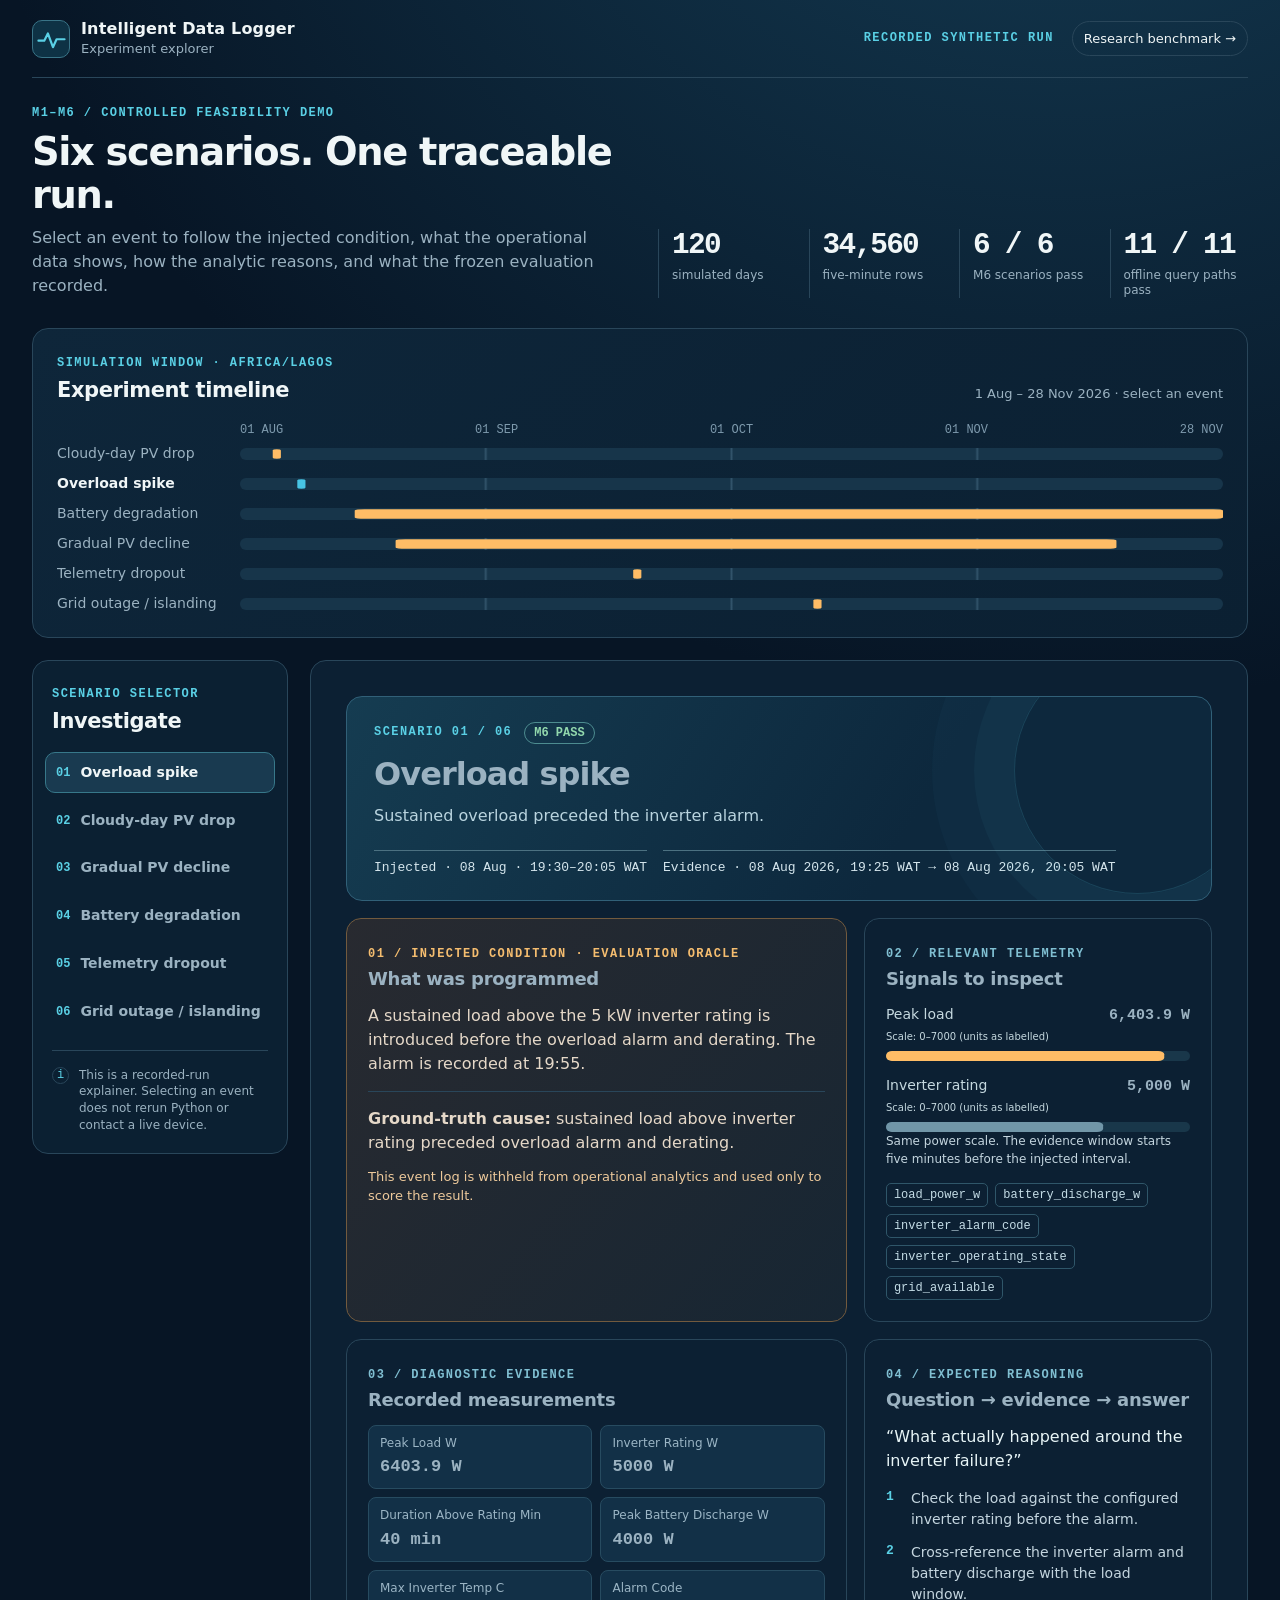
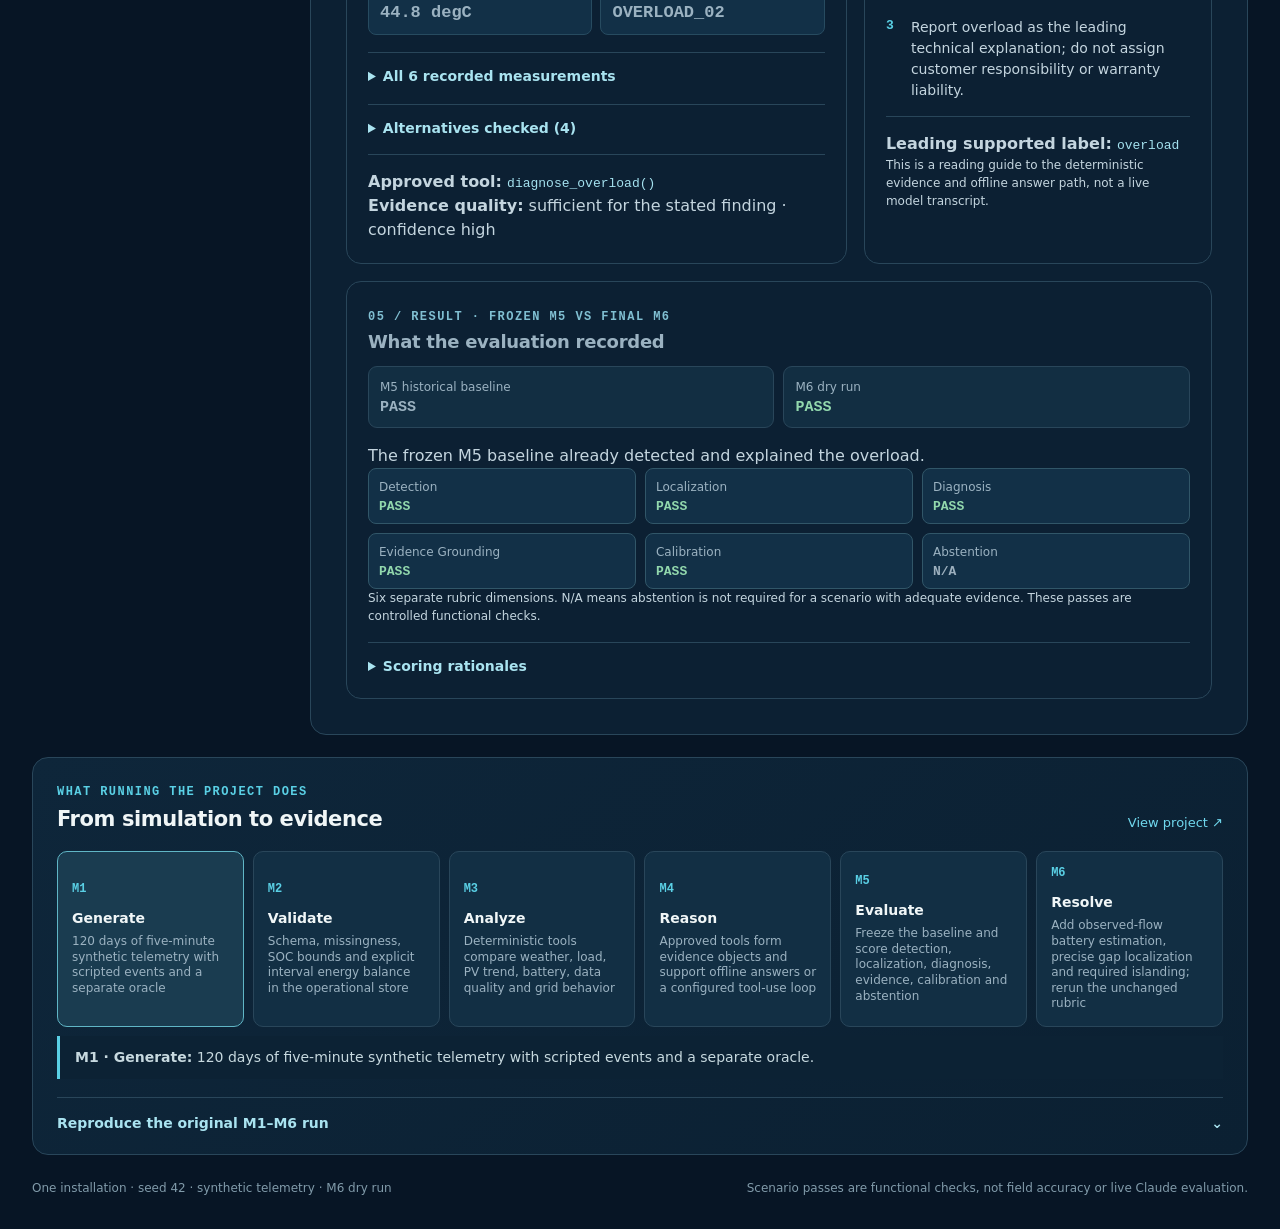
==== src/interface/static/explorer/index.html @ adb97546 "Publish verified experiment explorer and submission manuscript with live pilot evidence" ====
<!doctype html>
<html lang="en">
<head>
  <meta charset="utf-8">
  <meta name="viewport" content="width=device-width, initial-scale=1">
  <meta name="theme-color" content="#071525">
  <meta name="description" content="An interactive explorer of the six recorded synthetic solar Intelligent Data Logger scenarios and their M1–M6 evidence.">
  <title>Intelligent Data Logger · Experiment Explorer</title>
  <link rel="icon" type="image/svg+xml" href="data:image/svg+xml,%3Csvg xmlns='http://www.w3.org/2000/svg' viewBox='0 0 64 64'%3E%3Crect width='64' height='64' rx='14' fill='%23071525'/%3E%3Cpath d='M7 36h12l7-15 9 25 7-13h15' fill='none' stroke='%2347c5e5' stroke-width='5' stroke-linecap='round' stroke-linejoin='round'/%3E%3C/svg%3E">
  <link rel="stylesheet" href="./styles.css">
  <script src="./app.js" defer></script>
</head>
<body>
<a class="skip-link" href="#detail-content">Skip to scenario evidence</a>
  <div class="app-shell">
    <header class="masthead">
      <div class="brand"><span class="brand-mark" aria-hidden="true"><svg viewBox="0 0 40 40"><path d="M2 23h8l5-10 7 19 5-11h11"/></svg></span><span><strong>Intelligent Data Logger</strong><small>Experiment explorer</small></span></div>
      <div class="masthead-right"><span class="mode">RECORDED SYNTHETIC RUN</span><a class="private-badge" href="./research.html">Research benchmark →</a></div>
    </header>

    <main>
      <section class="overview" aria-label="Experiment snapshot">
        <div class="overview-lead">
          <div class="eyebrow">M1–M6 / CONTROLLED FEASIBILITY DEMO</div>
          <h1>Six scenarios. One traceable run.</h1>
          <p>Select an event to follow the injected condition, what the operational data shows, how the analytic reasons, and what the frozen evaluation recorded.</p>
        </div>
        <div class="stats" aria-label="Recorded run summary">
          <div><strong>120</strong><span>simulated days</span></div>
          <div><strong>34,560</strong><span>five-minute rows</span></div>
          <div><strong>6 / 6</strong><span>M6 scenarios pass</span></div>
          <div><strong>11 / 11</strong><span>offline query paths pass</span></div>
        </div>
      </section>

      <section class="timeline-section" aria-labelledby="timeline-title">
        <div class="section-heading"><div><span class="eyebrow">SIMULATION WINDOW · AFRICA/LAGOS</span><h2 id="timeline-title">Experiment timeline</h2></div><span class="section-note">1 Aug – 28 Nov 2026 · select an event</span></div>
        <div class="timeline-key"><span>01 AUG</span><span>01 SEP</span><span>01 OCT</span><span>01 NOV</span><span>28 NOV</span></div>
        <div id="timeline" class="timeline" aria-label="Injected scenario timeline"></div>
      </section>

      <div class="workspace">
        <aside class="scenario-rail" aria-labelledby="scenario-heading">
          <div class="rail-head"><span class="eyebrow">SCENARIO SELECTOR</span><h2 id="scenario-heading">Investigate</h2></div>
          <div id="scenario-list" class="scenario-list" role="group" aria-label="Select scenario"></div>
          <div class="rail-foot"><span class="mini-icon">i</span><span>This is a recorded-run explainer. Selecting an event does not rerun Python or contact a live device.</span></div>
        </aside>

        <article class="detail" aria-live="polite" aria-atomic="false">
          <div id="detail-content" class="loading">Loading the recorded experiment…</div>
        </article>
      </div>

      <section class="runbook" aria-labelledby="runbook-title">
        <div class="section-heading"><div><span class="eyebrow">WHAT RUNNING THE PROJECT DOES</span><h2 id="runbook-title">From simulation to evidence</h2></div><a class="source-link" href="https://github.com/Engr-Daniel/intelligent-data-logger-demo/tree/research/nasef2026-synthetic-benchmark" target="_blank" rel="noopener noreferrer">View project ↗</a></div>
        <div class="workflow" id="workflow"></div>
        <details class="commands"><summary>Reproduce the original M1–M6 run <span aria-hidden="true">⌄</span></summary><div class="commands-body"><p>From the project checkout, install its development requirements, then run the archived offline experiment and regression suite.</p><pre><code>pip install -r requirements-dev.txt
python scripts/run_experiment.py
python -m pytest -q</code></pre><p>The run writes a new timestamped folder under <code>reports/runs/</code> with validation, M5/M6 scoring, eleven offline answers and provenance. The recorded run shown here is <code>20260921T055826825005Z</code>. No API key is required for the offline path.</p></div></details>
      </section>
      <footer><span>One installation · seed 42 · synthetic telemetry · M6 dry run</span><span>Scenario passes are functional checks, not field accuracy or live Claude evaluation.</span></footer>
    </main>
  </div>
</body>
</html>
---- src/interface/static/explorer/styles.css ----
:root{color-scheme:dark;--bg:#071525;--panel:#0c2033;--panel2:#102b40;--stroke:#29465a;--text:#f0f6f7;--muted:#9bb2c1;--cyan:#5ad0e5;--amber:#f5bd6f;--green:#92d8ad;--red:#ee9b90;--mono:ui-monospace,SFMono-Regular,Consolas,Liberation Mono,monospace;--sans:Inter,ui-sans-serif,system-ui,-apple-system,BlinkMacSystemFont,"Segoe UI",sans-serif}
*{box-sizing:border-box}html{scroll-behavior:smooth}body{margin:0;background:radial-gradient(circle at 83% -15%,#16415a 0,transparent 33%),var(--bg);color:var(--text);font:16px/1.5 var(--sans)}button{font:inherit}a{color:var(--cyan)}.app-shell{max-width:1560px;margin:auto;padding:0 32px}.masthead{height:78px;display:flex;align-items:center;justify-content:space-between;border-bottom:1px solid var(--stroke);gap:20px}.brand{display:flex;align-items:center;gap:11px;line-height:1.15}.brand strong{display:block;font-size:16px;letter-spacing:.01em}.brand small{display:block;color:var(--muted);font-size:13px;margin-top:4px}.brand-mark{width:38px;height:38px;border:1px solid #397487;background:#0e3245;border-radius:10px;display:grid;place-items:center}.brand-mark svg{width:29px;fill:none;stroke:var(--cyan);stroke-width:3;stroke-linecap:round;stroke-linejoin:round}.masthead-right{display:flex;gap:18px;align-items:center}.mode,.eyebrow{font:700 12px/1.2 var(--mono);letter-spacing:.12em;color:var(--cyan)}.private-badge{font-size:13px;color:var(--muted);border:1px solid var(--stroke);border-radius:99px;padding:7px 11px;white-space:nowrap}.private-badge span{color:var(--green);font-size:10px;margin-right:6px}.overview{display:flex;align-items:end;justify-content:space-between;gap:32px;padding:28px 0 30px}.overview-lead{max-width:650px}.overview h1{font-size:clamp(27px,3vw,42px);line-height:1.12;letter-spacing:-.035em;margin:10px 0}.overview p{color:var(--muted);margin:0;max-width:620px}.stats{display:grid;grid-template-columns:repeat(4,minmax(92px,1fr));gap:12px;min-width:min(100%,530px)}.stats>div{border-left:1px solid var(--stroke);padding-left:13px}.stats strong{display:block;font:700 clamp(22px,2.3vw,33px)/1.1 var(--mono);letter-spacing:-.06em}.stats span{display:block;color:var(--muted);font-size:12px;margin-top:7px;line-height:1.25}.timeline-section,.runbook{background:linear-gradient(140deg,#0e263a,#0b2032);border:1px solid var(--stroke);border-radius:16px;padding:20px 24px}.section-heading{display:flex;align-items:end;justify-content:space-between;gap:16px}.section-heading h2,.rail-head h2{margin:5px 0 0;font-size:21px;letter-spacing:-.02em;line-height:1.2}.section-note{color:var(--muted);font-size:13px}.timeline-key{display:flex;justify-content:space-between;margin:19px 0 4px;padding-left:183px;color:#7e9aad;font:11px var(--mono)}.timeline{display:grid;gap:4px}.timeline-row{display:grid;grid-template-columns:172px 1fr;align-items:center;gap:11px;min-height:22px;background:none;border:0;color:var(--muted);padding:0;text-align:left;cursor:pointer}.timeline-row:hover,.timeline-row:focus-visible{color:var(--text)}.timeline-row:focus-visible,.scenario-button:focus-visible,.workflow-step:focus-visible,summary:focus-visible{outline:2px solid var(--cyan);outline-offset:2px}.timeline-label{font-size:12px;white-space:nowrap;overflow:hidden;text-overflow:ellipsis}.track{position:relative;height:12px;border-radius:99px;background:#17354a;background-image:linear-gradient(90deg,transparent 24.8%,#31536a 25%,transparent 25.2%,transparent 49.8%,#31536a 50%,transparent 50.2%,transparent 74.8%,#31536a 75%,transparent 75.2%)}.event-bar{position:absolute;height:9px;top:1.5px;min-width:9px;border-radius:99px;background:var(--amber);box-shadow:0 0 0 2px #0b2032}.timeline-row.selected .event-bar{background:var(--cyan);box-shadow:0 0 0 2px #0b2032,0 0 0 4px #5ad0e599}.timeline-row.selected .timeline-label{color:var(--text);font-weight:700}.workspace{display:grid;grid-template-columns:256px minmax(0,1fr);gap:22px;margin-top:22px}.scenario-rail{align-self:start;position:sticky;top:18px;background:#0b2032;border:1px solid var(--stroke);border-radius:16px;padding:19px}.scenario-list{display:grid;gap:7px;margin:18px -7px}.scenario-button{display:flex;gap:10px;align-items:center;text-align:left;width:100%;border:1px solid transparent;border-radius:10px;background:transparent;color:var(--muted);padding:11px 10px;cursor:pointer;line-height:1.2}.scenario-button:hover{background:#153246;color:var(--text)}.scenario-button.selected{background:#193a50;border-color:#37788a;color:var(--text)}.number{font:700 12px var(--mono);color:var(--cyan);align-self:flex-start;margin-top:2px}.scenario-button span:last-child{font-size:14px;font-weight:600}.rail-foot{border-top:1px solid var(--stroke);padding-top:16px;display:flex;gap:10px;color:var(--muted);font-size:12px;line-height:1.4}.mini-icon{width:17px;height:17px;flex:none;text-align:center;border:1px solid var(--stroke);border-radius:50%;font:12px var(--mono);color:var(--cyan)}.detail{min-width:0}.loading,.error{padding:35px;background:var(--panel);border:1px solid var(--stroke);border-radius:16px;color:var(--muted)}.detail-header{background:linear-gradient(120deg,#153c51 0,#0d283d 65%);border:1px solid #316078;border-radius:16px;padding:25px 27px;position:relative;overflow:hidden}.detail-header:after{content:"";position:absolute;right:-50px;top:-50px;width:245px;height:245px;border:1px solid #5ad0e52a;border-radius:50%;box-shadow:0 0 0 40px #5ad0e50b,0 0 0 82px #5ad0e506;pointer-events:none}.detail-topline{display:flex;gap:12px;align-items:center;flex-wrap:wrap}.pill{border:1px solid #4d8c90;border-radius:99px;padding:3px 9px;color:var(--green);font:700 12px var(--mono)}.detail h2{font-size:clamp(25px,2.5vw,34px);letter-spacing:-.03em;line-height:1.15;margin:12px 0}.detail-header p{max-width:760px;margin:0;color:#b9d4df}.detail-window{display:flex;gap:16px;flex-wrap:wrap;margin-top:22px;color:#d5e6ed;font:13px var(--mono)}.detail-window span{border-top:1px solid #4c7181;padding-top:9px}.detail-grid{display:grid;grid-template-columns:minmax(0,1.18fr) minmax(290px,.82fr);gap:17px;margin-top:17px}.panel{background:var(--panel);border:1px solid var(--stroke);border-radius:15px;padding:21px;min-width:0}.panel h3{font-size:18px;line-height:1.2;margin:4px 0 14px;letter-spacing:-.015em}.panel h4{font-size:14px;margin:18px 0 8px;color:#c9dbe4}.panel p{margin:0;color:#c4d5df}.panel .eyebrow{color:#80bfd2}.oracle{border-color:#725a3e;background:linear-gradient(130deg,#282a30,#172633)}.oracle .eyebrow{color:var(--amber)}.oracle p{color:#e5d8c8}.truth-fields{display:flex;gap:6px;flex-wrap:wrap;margin-top:14px}.truth-fields span{font:12px var(--mono);padding:5px 7px;border:1px solid #73583a;color:#f1c986;border-radius:5px}.metric-list{display:grid;gap:14px}.metric-row .metric-head{display:flex;justify-content:space-between;gap:8px;align-items:baseline;font-size:14px}.metric-row strong{font:700 15px var(--mono);white-space:nowrap}.metric-row span{color:#c5d8df}.meter{height:10px;background:#19374a;border-radius:99px;margin-top:7px;overflow:hidden}.meter-fill{height:100%;background:var(--cyan);border-radius:99px}.metric-row.secondary .meter-fill{background:#6d90a4}.metric-row.amber .meter-fill{background:var(--amber)}.metric-caption{font-size:12px;color:var(--muted);margin-top:11px}.signal-tags{display:flex;gap:7px;flex-wrap:wrap;margin:15px 0 0}.signal-tags span{border:1px solid #2f5669;border-radius:5px;color:#c4dce6;padding:4px 7px;font:12px var(--mono)}.finding{font-size:16px;color:#e8f5f7!important}.reasoning-list{margin:0;padding:0;list-style:none;display:grid;gap:12px}.reasoning-list li{padding-left:25px;position:relative;color:#c4d5df;font-size:14px}.reasoning-list li:before{content:counter(item);counter-increment:item;position:absolute;left:0;top:1px;color:var(--cyan);font:700 13px var(--mono)}.reasoning-list{counter-reset:item}.receipt{border-top:1px solid var(--stroke);padding-top:15px;margin-top:15px}.receipt code,code{font:13px var(--mono);color:#a4e1ef;overflow-wrap:anywhere}.measurement-grid{display:grid;grid-template-columns:repeat(2,minmax(0,1fr));gap:8px}.measurement{background:#123047;border:1px solid #274b60;border-radius:8px;padding:10px 11px;min-width:0}.measurement .label{display:block;color:#9bb5c5;font-size:12px;line-height:1.3;overflow-wrap:anywhere}.measurement .value{display:block;font:700 17px/1.3 var(--mono);margin-top:5px;overflow-wrap:anywhere}.measurement .value.long{font-size:12px;font-weight:500}.wide{grid-column:1/-1}.result-grid{display:grid;grid-template-columns:repeat(3,minmax(0,1fr));gap:9px}.dimension{border:1px solid #315668;border-radius:8px;padding:9px 10px;background:#123047}.dimension span{display:block;font-size:12px;color:var(--muted)}.dimension strong{display:block;font:700 13px var(--mono);margin-top:3px;color:var(--green)}.dimension.na strong{color:#9db0be}.comparison{display:grid;grid-template-columns:1fr 1fr;gap:9px;margin-bottom:16px}.comparison>div{padding:11px;border:1px solid var(--stroke);border-radius:9px;background:#122e42}.comparison span{display:block;color:var(--muted);font-size:12px}.comparison strong{display:block;margin-top:3px;font:700 15px var(--mono)}.comparison .m5-gap strong{color:var(--amber)}.comparison .m6-pass strong{color:var(--green)}.detail details{border-top:1px solid var(--stroke);margin-top:17px;padding-top:13px}.detail summary,.commands summary{cursor:pointer;color:#a9e3f0;font-size:14px;font-weight:600}.detail details p,.detail details li{font-size:13px;color:var(--muted)}.detail details ul{margin:10px 0 0;padding-left:18px}.detail details li+li{margin-top:8px}.caution{font-size:13px!important;color:#edc99b!important;margin-top:12px!important}.runbook{margin-top:22px}.source-link{font-size:13px;text-decoration:none}.workflow{display:grid;grid-template-columns:repeat(6,minmax(0,1fr));gap:9px;margin-top:19px}.workflow-step{border:1px solid var(--stroke);border-radius:10px;padding:14px;background:#122f44;text-align:left;color:var(--text);min-height:124px;cursor:pointer}.workflow-step:hover,.workflow-step.active{border-color:#60b6c6;background:#1a3c50}.workflow-step span{display:block;color:var(--cyan);font:700 12px var(--mono)}.workflow-step strong{display:block;margin-top:12px;font-size:14px}.workflow-step small{display:block;margin-top:5px;color:var(--muted);font-size:12px;line-height:1.3}.workflow-note{grid-column:1/-1;color:#c7d9df;background:#0c2234;border-left:3px solid var(--cyan);padding:11px 15px;font-size:14px}.commands{margin-top:18px;border-top:1px solid var(--stroke);padding-top:15px}.commands summary{list-style:none}.commands summary::-webkit-details-marker{display:none}.commands summary span{float:right}.commands-body{max-width:850px;color:var(--muted);font-size:14px}.commands-body pre{background:#061521;border:1px solid #244356;border-radius:9px;padding:15px;overflow:auto}.commands-body pre code{white-space:pre}footer{display:flex;justify-content:space-between;gap:15px;padding:24px 0 32px;font-size:12px;color:#819baa}footer span:last-child{text-align:right}
@media(max-width:1100px){.overview{align-items:start;flex-direction:column}.stats{width:100%;max-width:720px}.detail-grid{grid-template-columns:1fr 1fr}.workflow{grid-template-columns:repeat(3,1fr)}}@media(max-width:800px){.app-shell{padding:0 17px}.masthead{height:68px}.mode{display:none}.overview{padding:25px 0}.stats{grid-template-columns:repeat(2,1fr)}.workspace{display:block}.scenario-rail{position:static;margin-bottom:16px}.scenario-list{display:flex;overflow-x:auto;scroll-snap-type:x mandatory;margin:15px -3px;padding-bottom:5px}.scenario-button{min-width:170px;scroll-snap-align:start}.rail-foot{display:none}.detail-grid{grid-template-columns:1fr}.timeline-section,.runbook{padding:17px}.timeline-key{padding-left:92px;font-size:9px}.timeline-row{grid-template-columns:82px 1fr;gap:10px}.timeline-label{font-size:11px}.section-note{display:none}.workflow{grid-template-columns:repeat(2,1fr)}footer{display:block}footer span{display:block;text-align:left!important;margin-bottom:7px}}@media(max-width:460px){.private-badge{font-size:12px;padding:5px 8px}.brand strong{font-size:14px}.brand small{font-size:12px}.detail-header{padding:21px}.panel{padding:18px}.measurement-grid{grid-template-columns:1fr}.result-grid{grid-template-columns:repeat(2,1fr)}.workflow-step{min-height:110px}.stats strong{font-size:24px}}
@media(prefers-reduced-motion:reduce){html{scroll-behavior:auto}}

.masthead-right a.private-badge{color:var(--text);text-decoration:none}
.masthead-right a.private-badge:hover{border-color:var(--cyan);color:var(--cyan)}
.masthead-right a.private-badge:focus-visible{outline:2px solid var(--cyan);outline-offset:2px}
.timeline-label{font-size:14px}.timeline-key{font-size:12px}.timeline-row{min-height:26px}
@media(max-width:800px){.timeline-row{grid-template-columns:120px 1fr}.timeline-label{font-size:14px}.timeline-key{padding-left:130px;font-size:12px}}

.skip-link{position:absolute;left:12px;top:-100px;padding:12px;background:#fff;color:#071525;z-index:10}.skip-link:focus{top:12px}
a:focus-visible,button:focus-visible,select:focus-visible{outline:3px solid #ffbd66;outline-offset:4px}
.event-svg{position:absolute;inset:0;width:100%;height:100%;fill:#ffbd66}.selected .event-svg{fill:#47c5e5}
.meter svg{display:block;width:100%;height:100%;fill:#47c5e5}.amber .meter svg{fill:#ffbd66}.secondary .meter svg{fill:#7196a8}
.scale-label{font-size:10px;color:#a8c3d0;display:block;margin:4px 0}.spaced{margin-top:15px;margin-bottom:15px}
.trace-panel{margin-top:18px}.trace-panel svg{width:100%;display:block}.trace-panel svg text{fill:#c4d8e2;font-size:11px}.trace-panel h4{margin:20px 0 0}
.research-controls{display:flex;align-items:center;gap:12px;flex-wrap:wrap;margin:20px 0}.research-controls select{background:#102e40;color:#e9f3f8;border:1px solid #527487;border-radius:6px;padding:10px}
.research-grid{display:grid;grid-template-columns:1fr 1fr;gap:18px}.research-table{overflow:auto}table{width:100%;border-collapse:collapse;font-size:13px}th,td{padding:13px 10px;text-align:left;border-bottom:1px solid #294758}th{color:#9adbec}caption{text-align:left;margin-bottom:12px}td{white-space:nowrap}.research-table th:first-child,.research-table td:first-child{white-space:normal;min-width:180px}.research-bar{width:100%;height:auto} .research-bar text{fill:#d4e5ec;font-size:12px}.research-links{display:flex;gap:15px;flex-wrap:wrap;margin-top:18px}.research-grid .panel{min-width:0}a{color:#70d8ee}.live-record{border-top:1px solid #294758;padding:14px 0}.live-record pre{white-space:pre-wrap;overflow-wrap:anywhere;font-size:12px}.research-intro{max-width:850px;line-height:1.8}.research-grid h3{margin-top:0}
@media(max-width:800px){.research-grid{grid-template-columns:1fr}.masthead-right{flex-wrap:wrap;justify-content:flex-end}.research-table{max-width:100%}}
@media(max-width:480px){.masthead{flex-direction:column;align-items:flex-start;gap:14px}.masthead-right{justify-content:flex-start;max-width:100%}.private-badge{white-space:normal}.research-controls select{max-width:100%}.panel p,#provenance{overflow-wrap:anywhere}}
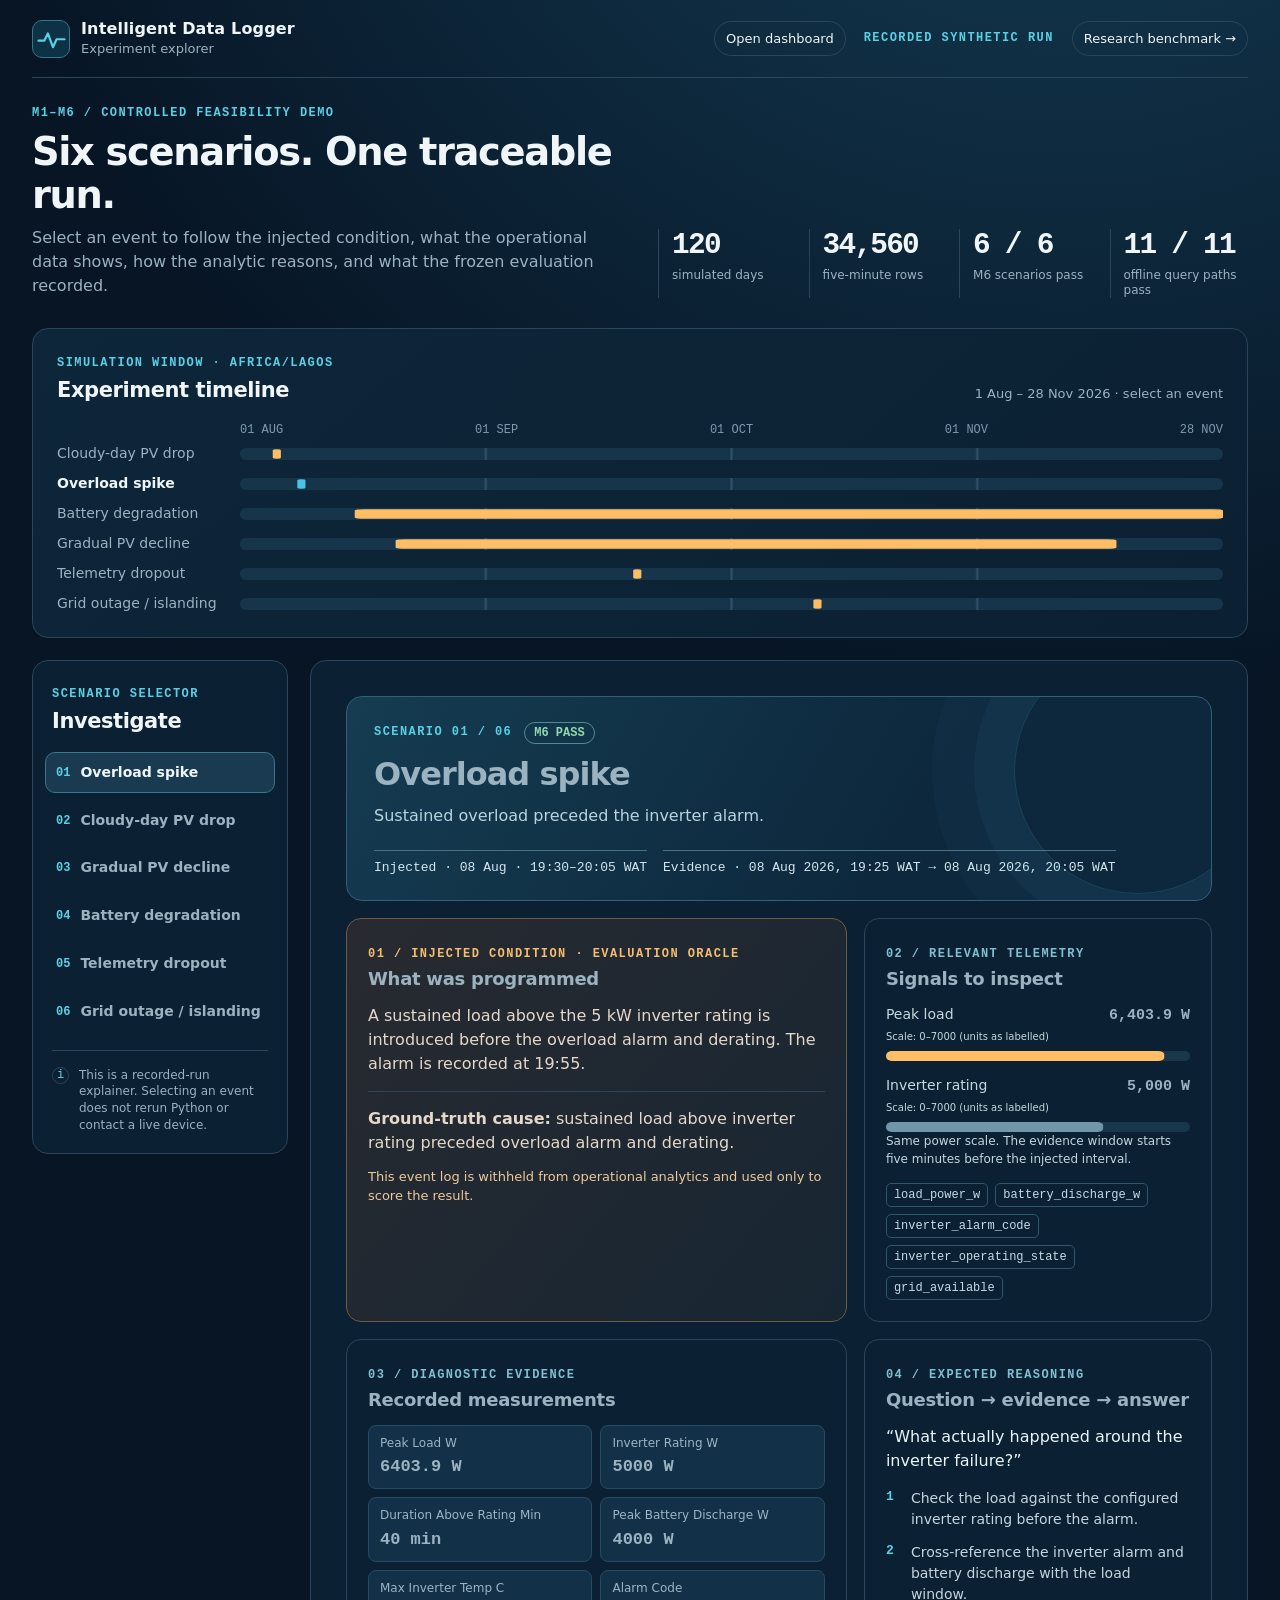
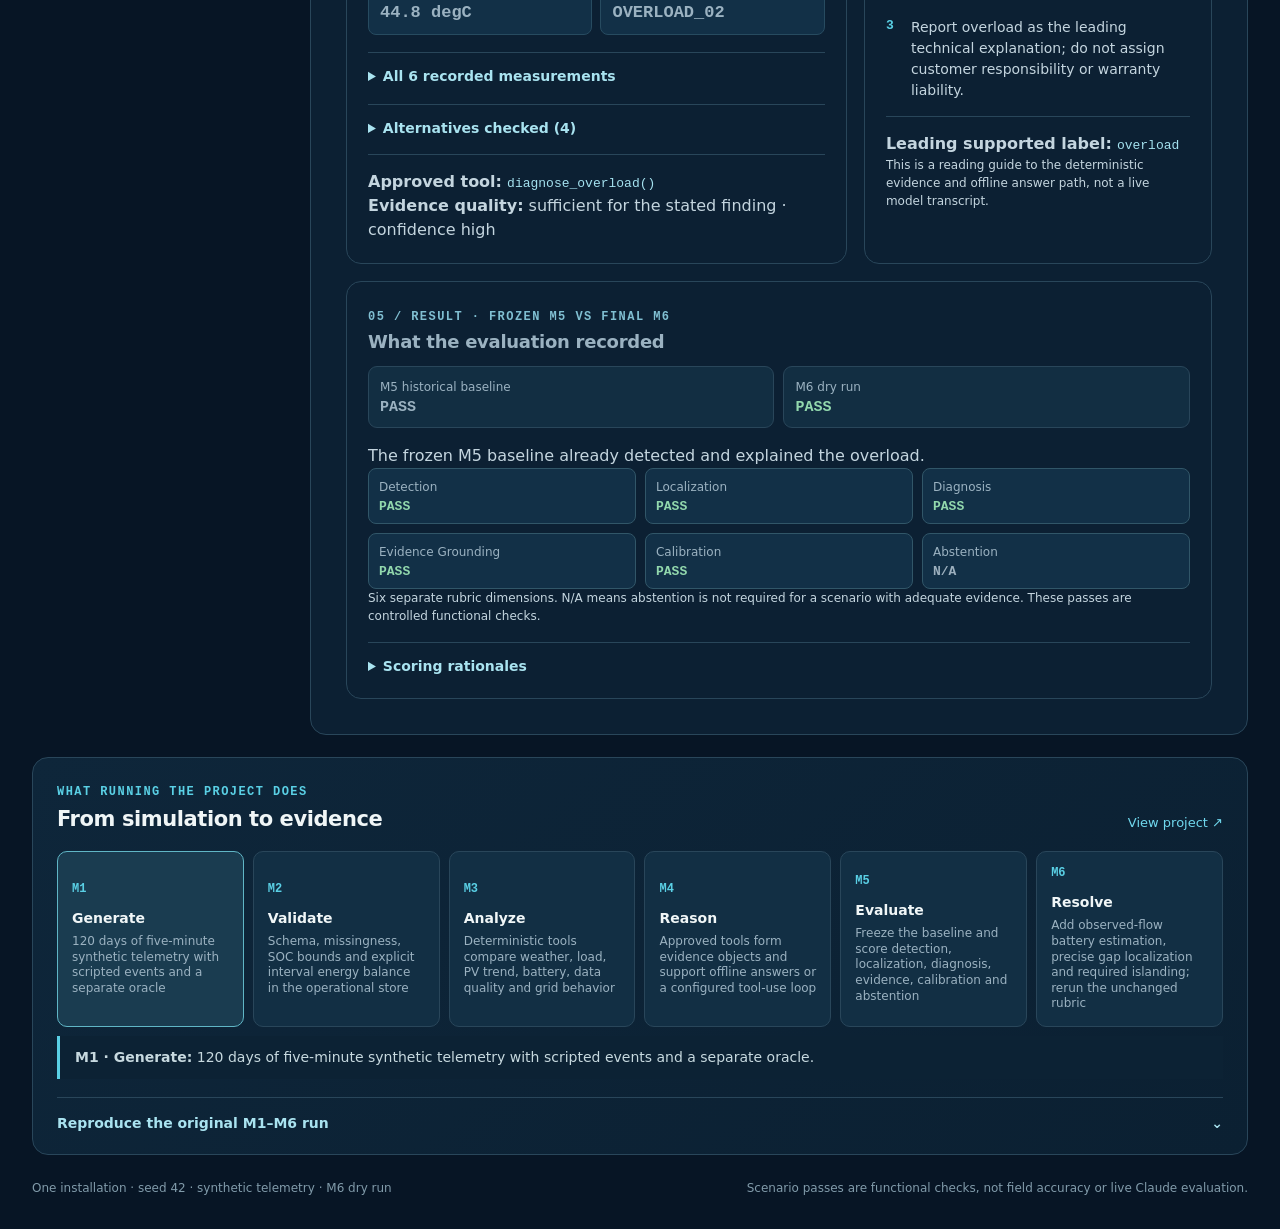
==== commit b91f7fcd: "Publish offline solar dashboard and fix conversation controls" ====
--- a/src/interface/static/explorer/index.html
+++ b/src/interface/static/explorer/index.html
@@ -15,7 +15,7 @@
   <div class="app-shell">
     <header class="masthead">
       <div class="brand"><span class="brand-mark" aria-hidden="true"><svg viewBox="0 0 40 40"><path d="M2 23h8l5-10 7 19 5-11h11"/></svg></span><span><strong>Intelligent Data Logger</strong><small>Experiment explorer</small></span></div>
-      <div class="masthead-right"><span class="mode">RECORDED SYNTHETIC RUN</span><a class="private-badge" href="./research.html">Research benchmark →</a></div>
+      <div class="masthead-right"><a class="private-badge" href="https://engr-daniel.github.io/intelligent-data-logger-demo/dashboard/">Open dashboard</a><span class="mode">RECORDED SYNTHETIC RUN</span><a class="private-badge" href="./research.html">Research benchmark →</a></div>
     </header>
 
     <main>
